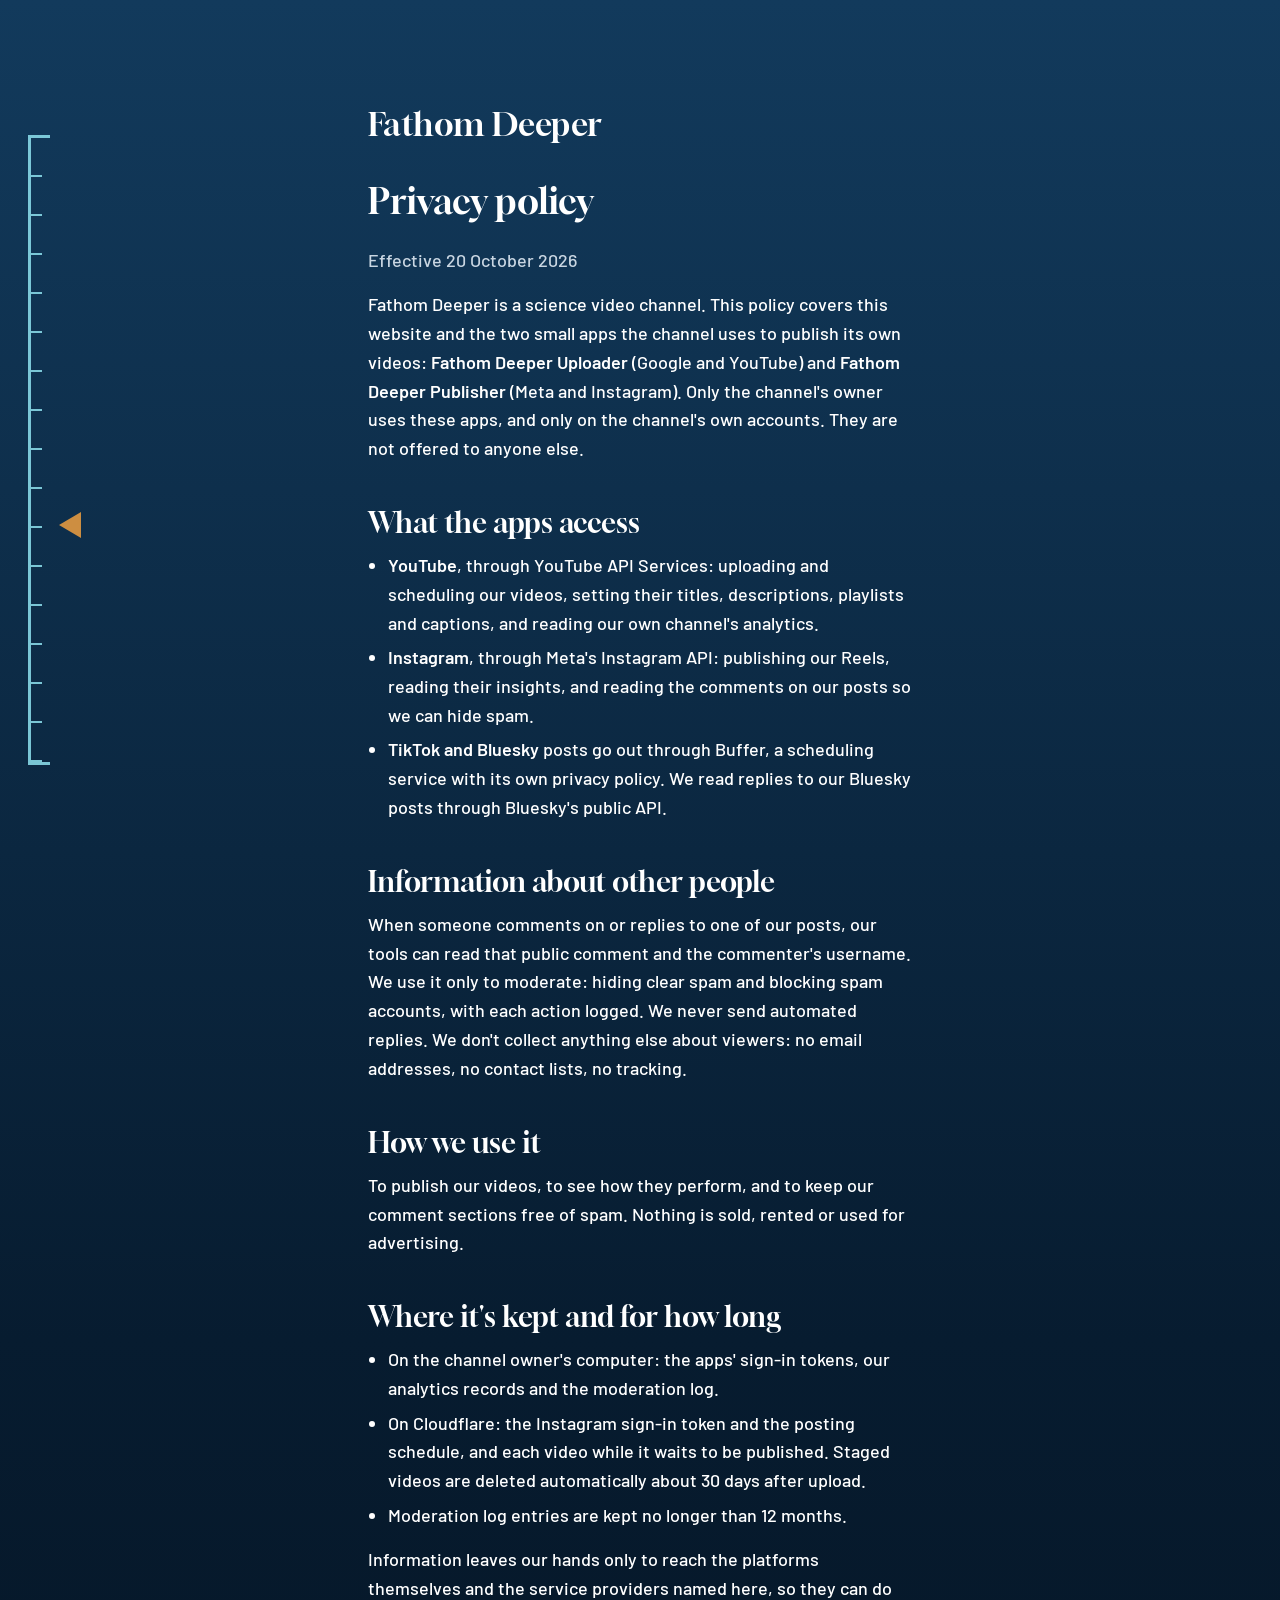
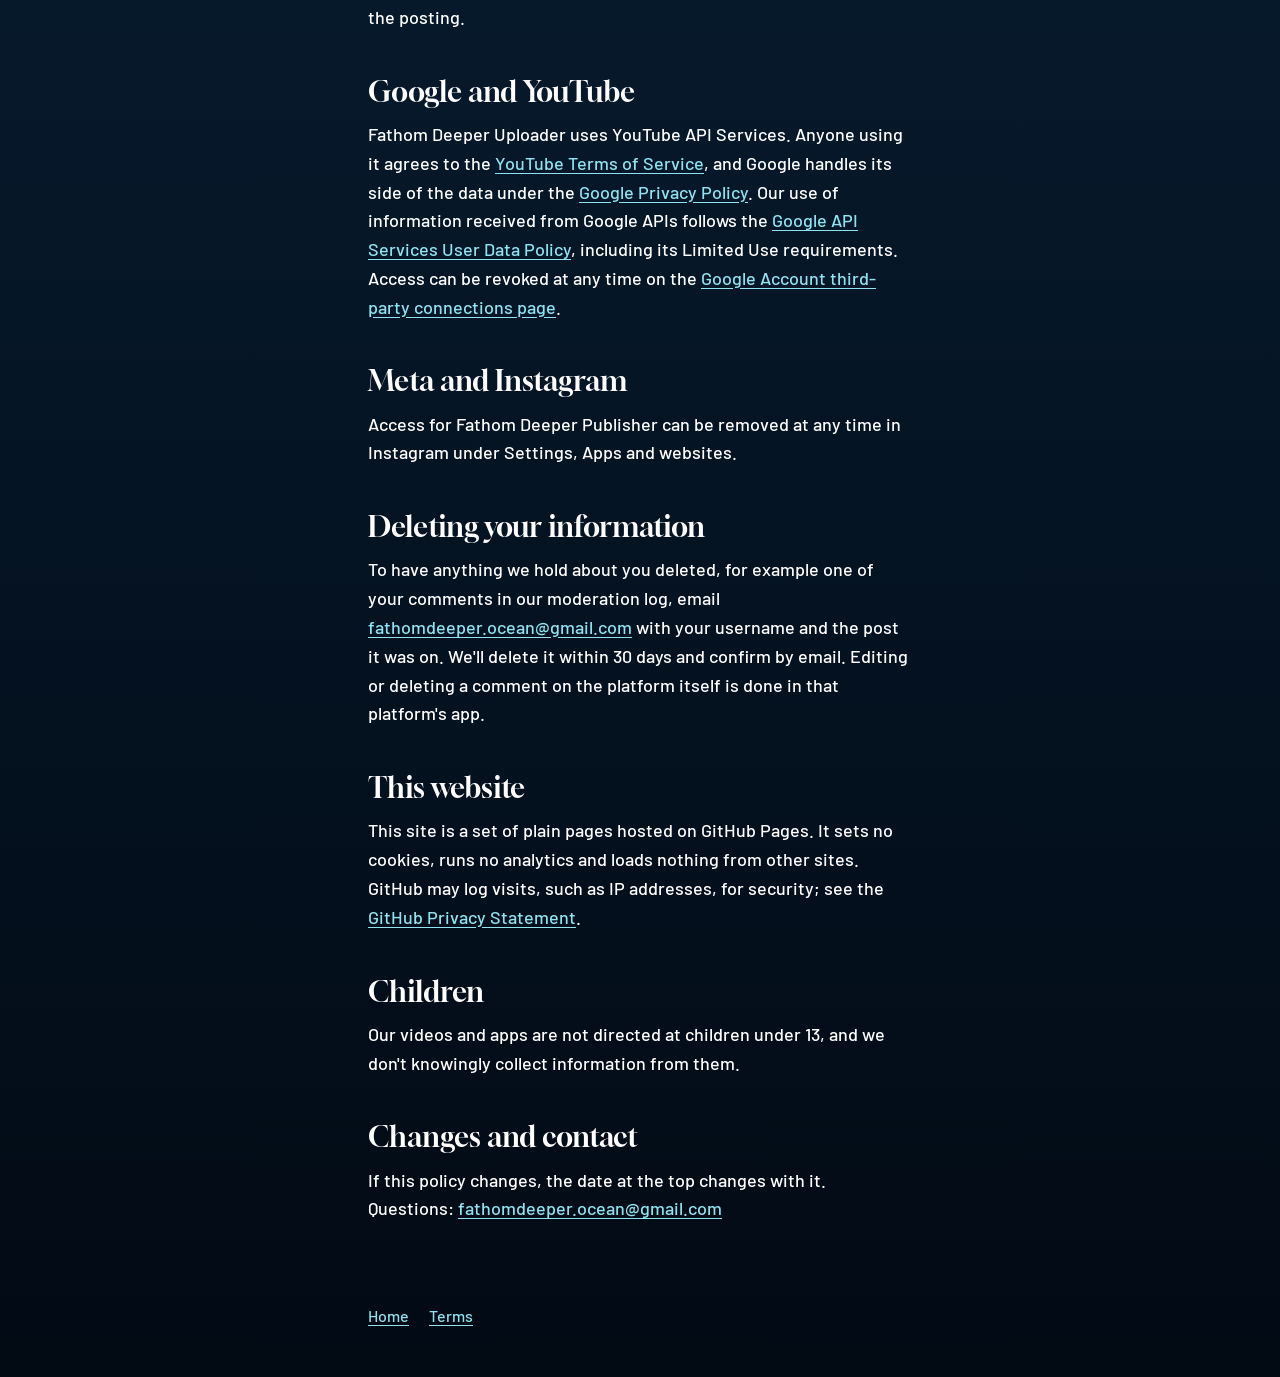
==== privacy.html @ 54ad7b32 "feat: Fathom Deeper homepage, privacy policy and terms Co-Authored-By: Claude Opus 5.5 (1M context) " ====
<!doctype html>
<html lang="en">
<head>
  <meta charset="utf-8">
  <meta name="viewport" content="width=device-width, initial-scale=1">
  <title>Privacy policy | Fathom Deeper</title>
  <meta name="description" content="How Fathom Deeper and its publishing apps handle information.">
  <link rel="stylesheet" href="style.css">
</head>
<body>
  <div class="gauge" aria-hidden="true"></div>
  <main>
    <p class="wordmark small"><a href="index.html">Fathom Deeper</a></p>
    <h1>Privacy policy</h1>
    <p class="updated">Effective 20 October 2026</p>

    <p>Fathom Deeper is a science video channel. This policy covers this website and the two small apps the channel uses to publish its own videos: <strong>Fathom Deeper Uploader</strong> (Google and YouTube) and <strong>Fathom Deeper Publisher</strong> (Meta and Instagram). Only the channel's owner uses these apps, and only on the channel's own accounts. They are not offered to anyone else.</p>

    <h2>What the apps access</h2>
    <ul>
      <li><strong>YouTube</strong>, through YouTube API Services: uploading and scheduling our videos, setting their titles, descriptions, playlists and captions, and reading our own channel's analytics.</li>
      <li><strong>Instagram</strong>, through Meta's Instagram API: publishing our Reels, reading their insights, and reading the comments on our posts so we can hide spam.</li>
      <li><strong>TikTok and Bluesky</strong> posts go out through Buffer, a scheduling service with its own privacy policy. We read replies to our Bluesky posts through Bluesky's public API.</li>
    </ul>

    <h2>Information about other people</h2>
    <p>When someone comments on or replies to one of our posts, our tools can read that public comment and the commenter's username. We use it only to moderate: hiding clear spam and blocking spam accounts, with each action logged. We never send automated replies. We don't collect anything else about viewers: no email addresses, no contact lists, no tracking.</p>

    <h2>How we use it</h2>
    <p>To publish our videos, to see how they perform, and to keep our comment sections free of spam. Nothing is sold, rented or used for advertising.</p>

    <h2>Where it's kept and for how long</h2>
    <ul>
      <li>On the channel owner's computer: the apps' sign-in tokens, our analytics records and the moderation log.</li>
      <li>On Cloudflare: the Instagram sign-in token and the posting schedule, and each video while it waits to be published. Staged videos are deleted automatically about 30 days after upload.</li>
      <li>Moderation log entries are kept no longer than 12 months.</li>
    </ul>
    <p>Information leaves our hands only to reach the platforms themselves and the service providers named here, so they can do the posting.</p>

    <h2>Google and YouTube</h2>
    <p>Fathom Deeper Uploader uses YouTube API Services. Anyone using it agrees to the <a href="https://www.youtube.com/t/terms">YouTube Terms of Service</a>, and Google handles its side of the data under the <a href="https://policies.google.com/privacy">Google Privacy Policy</a>. Our use of information received from Google APIs follows the <a href="https://developers.google.com/terms/api-services-user-data-policy">Google API Services User Data Policy</a>, including its Limited Use requirements. Access can be revoked at any time on the <a href="https://myaccount.google.com/connections">Google Account third-party connections page</a>.</p>

    <h2>Meta and Instagram</h2>
    <p>Access for Fathom Deeper Publisher can be removed at any time in Instagram under Settings, Apps and websites.</p>

    <h2 id="deletion">Deleting your information</h2>
    <p>To have anything we hold about you deleted, for example one of your comments in our moderation log, email <a href="mailto:fathomdeeper.ocean@gmail.com">fathomdeeper.ocean@gmail.com</a> with your username and the post it was on. We'll delete it within 30 days and confirm by email. Editing or deleting a comment on the platform itself is done in that platform's app.</p>

    <h2>This website</h2>
    <p>This site is a set of plain pages hosted on GitHub Pages. It sets no cookies, runs no analytics and loads nothing from other sites. GitHub may log visits, such as IP addresses, for security; see the <a href="https://docs.github.com/en/site-policy/privacy-policies/github-general-privacy-statement">GitHub Privacy Statement</a>.</p>

    <h2>Children</h2>
    <p>Our videos and apps are not directed at children under 13, and we don't knowingly collect information from them.</p>

    <h2>Changes and contact</h2>
    <p>If this policy changes, the date at the top changes with it. Questions: <a href="mailto:fathomdeeper.ocean@gmail.com">fathomdeeper.ocean@gmail.com</a></p>
  </main>
  <footer class="site-footer">
    <p><a href="index.html">Home</a><a href="terms.html">Terms</a></p>
  </footer>
</body>
</html>
---- style.css ----
/* Fathom Deeper: the banner's water, type and gauge mark. Fonts are served from this site
   (OFL, licenses in fonts/), so a visit sends nothing to a third party. */

@font-face { font-family: "Gloock"; font-weight: 400; font-display: swap; src: url("fonts/gloock-400.woff2") format("woff2"); }
@font-face { font-family: "Barlow"; font-weight: 500; font-display: swap; src: url("fonts/barlow-500.woff2") format("woff2"); }
@font-face { font-family: "Barlow"; font-weight: 600; font-display: swap; src: url("fonts/barlow-600.woff2") format("woff2"); }
@font-face { font-family: "B612 Mono"; font-weight: 400; font-display: swap; src: url("fonts/b612-mono-400.woff2") format("woff2"); }

:root {
  --surface: #123a5c;
  --mid: #071c30;
  --deep: #020a14;
  --text: #ffffff;
  --soft: #c9d6e2;
  --cyan: #8fe3f0;
  --amber: #f0a040;
  --gutter: clamp(16px, 5vw, 48px);
}

* { box-sizing: border-box; }

html { background: var(--deep); color: var(--text); }

/* The page darkens the further down you read, like the descent in the videos. */
body {
  margin: 0;
  min-height: 100vh;
  background: linear-gradient(180deg, var(--surface) 0, var(--mid) 45%, var(--deep) 100%);
  font: 500 1.125rem/1.6 "Barlow", system-ui, sans-serif;
}

main, .site-footer {
  max-width: 40rem;
  margin: 0 auto;
  padding: 0 var(--gutter);
}

main { padding-top: clamp(48px, 12vh, 120px); padding-bottom: 64px; }

a { color: var(--cyan); text-underline-offset: 0.18em; }
a:hover { color: var(--text); }
a:focus-visible { outline: 2px solid var(--cyan); outline-offset: 3px; border-radius: 2px; }

h1, h2 { font-family: "Gloock", Georgia, serif; font-weight: 400; line-height: 1.15; }
h2 { font-size: 1.75rem; margin: 2.75rem 0 0.75rem; }
p, ul { margin: 0 0 1rem; }
ul { padding-left: 1.25rem; }
li { margin-bottom: 0.35rem; }

/* The wordmark: FATHOM rides a swell, DEEPER falls away letter by letter (as on the banner). */
/* The name is about 9 em wide, so it is sized to the column; DEEPER's last letter drops 0.9 em,
   hence the bottom margin in em. */
.wordmark {
  font-family: "Gloock", Georgia, serif;
  font-weight: 400;
  font-size: min(4.4rem, calc((100vw - 2 * var(--gutter)) / 9.3));
  line-height: 1;
  letter-spacing: 0.013em;
  margin: 0 0 1.3em;
  white-space: nowrap;
}
.wordmark a { color: inherit; text-decoration: none; }
.wordmark span span { display: inline-block; transform: translateY(var(--y, 0)) rotate(var(--r, 0deg)); }
.wordmark.small { font-size: 2rem; margin-bottom: 40px; }

.tagline {
  font-family: "B612 Mono", ui-monospace, monospace;
  color: var(--cyan);
  font-size: 1rem;
  line-height: 1.45;
  margin-bottom: 2.25rem;
}

.lede { font-size: 1.3rem; line-height: 1.5; font-weight: 600; }
.updated { color: var(--soft); }

.site-footer {
  padding-bottom: 48px;
  color: var(--soft);
  font-size: 1rem;
}
.site-footer p { margin: 0; }
.site-footer a { margin-right: 1.25rem; }

/* The banner's gauge down the left edge; on wide screens the pointer sinks as you scroll. */
.gauge {
  position: fixed;
  left: 28px;
  top: 15vh;
  height: 70vh;
  width: 22px;
  border-left: 3px solid var(--cyan);
  border-top: 3px solid var(--cyan);
  border-bottom: 3px solid var(--cyan);
  background: repeating-linear-gradient(180deg, transparent 0 calc(6.25% - 2px), var(--cyan) calc(6.25% - 2px) 6.25%) left / 11px 100% no-repeat;
  opacity: 0.85;
}
.gauge::after {
  content: "";
  position: absolute;
  left: 28px;
  top: 62%;
  translate: 0 -50%;
  border-top: 13px solid transparent;
  border-bottom: 13px solid transparent;
  border-right: 22px solid var(--amber);
  animation: sink linear both;
  animation-timeline: scroll(root);
}
@keyframes sink { from { top: 0; } to { top: 100%; } }
@supports not (animation-timeline: scroll()) { .gauge::after { animation: none; } }
@media (prefers-reduced-motion: reduce) { .gauge::after { animation: none; } }
@media (max-width: 900px) { .gauge { display: none; } }
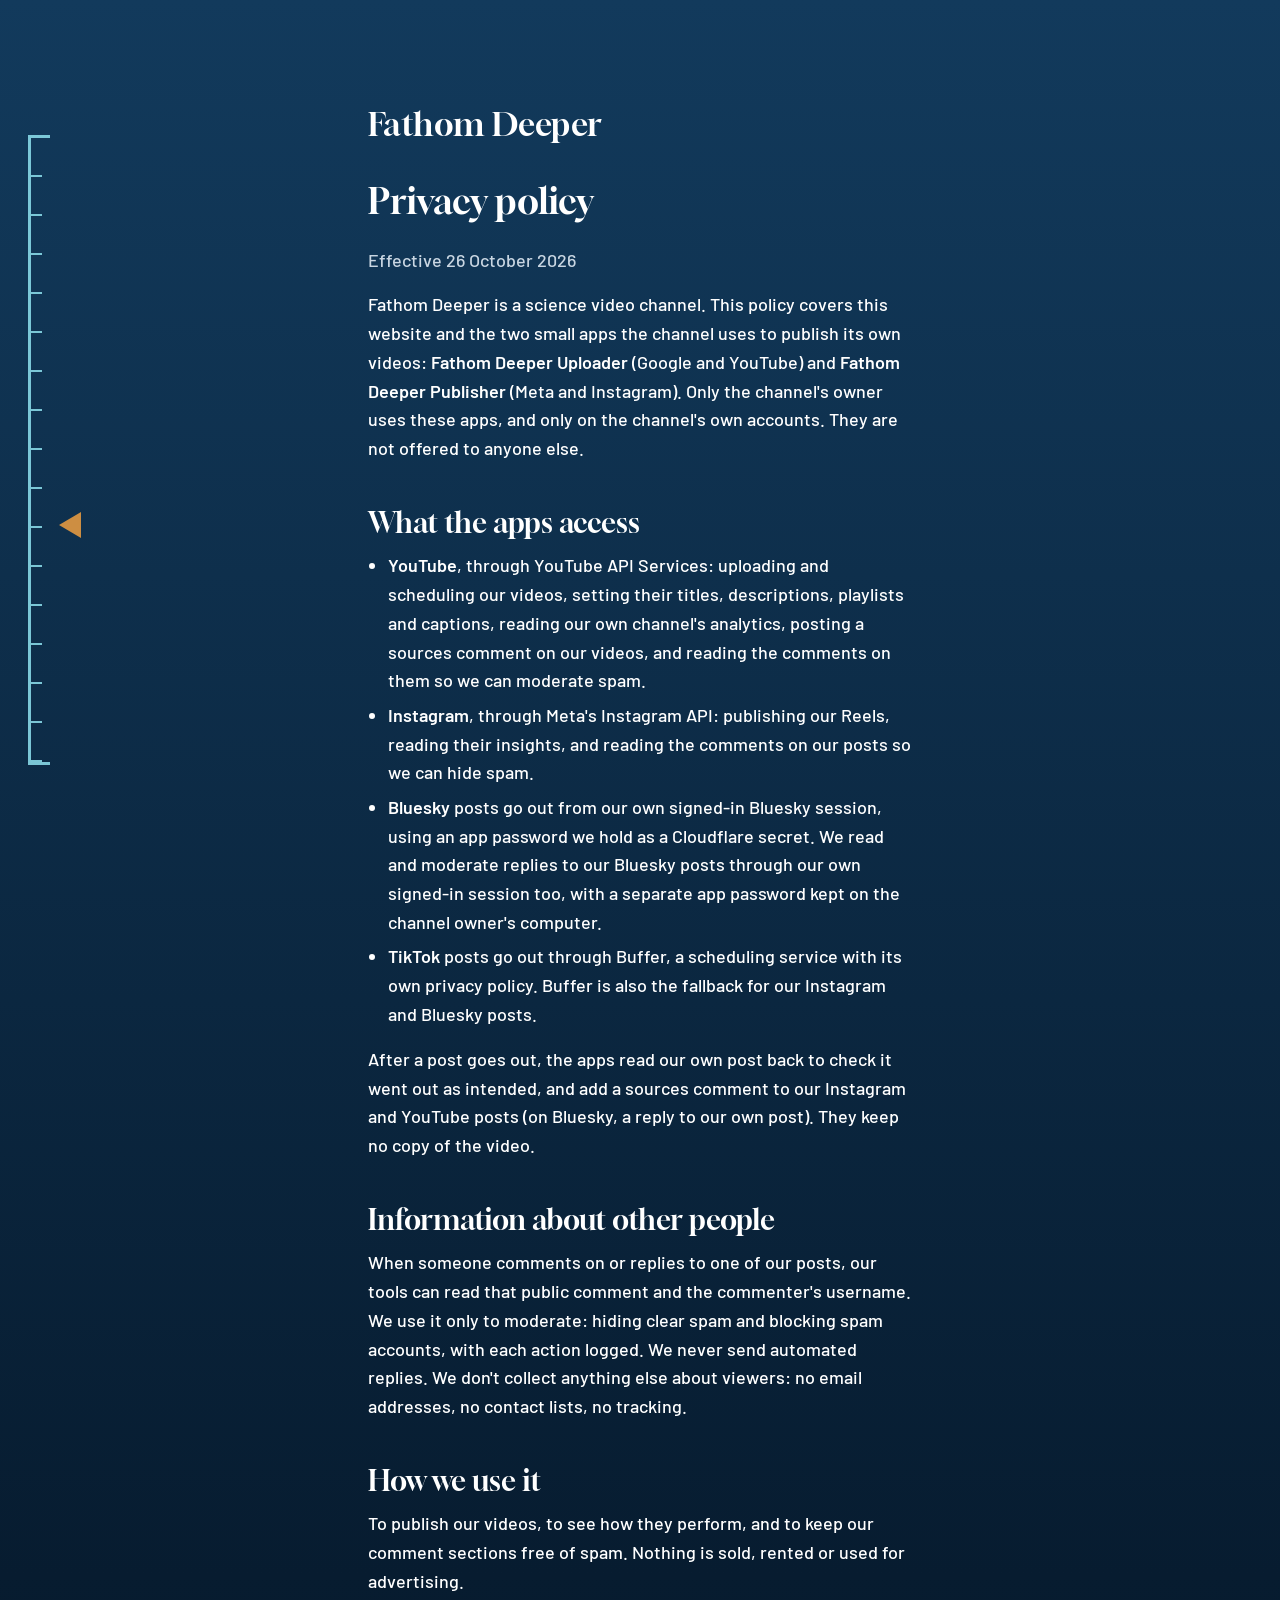
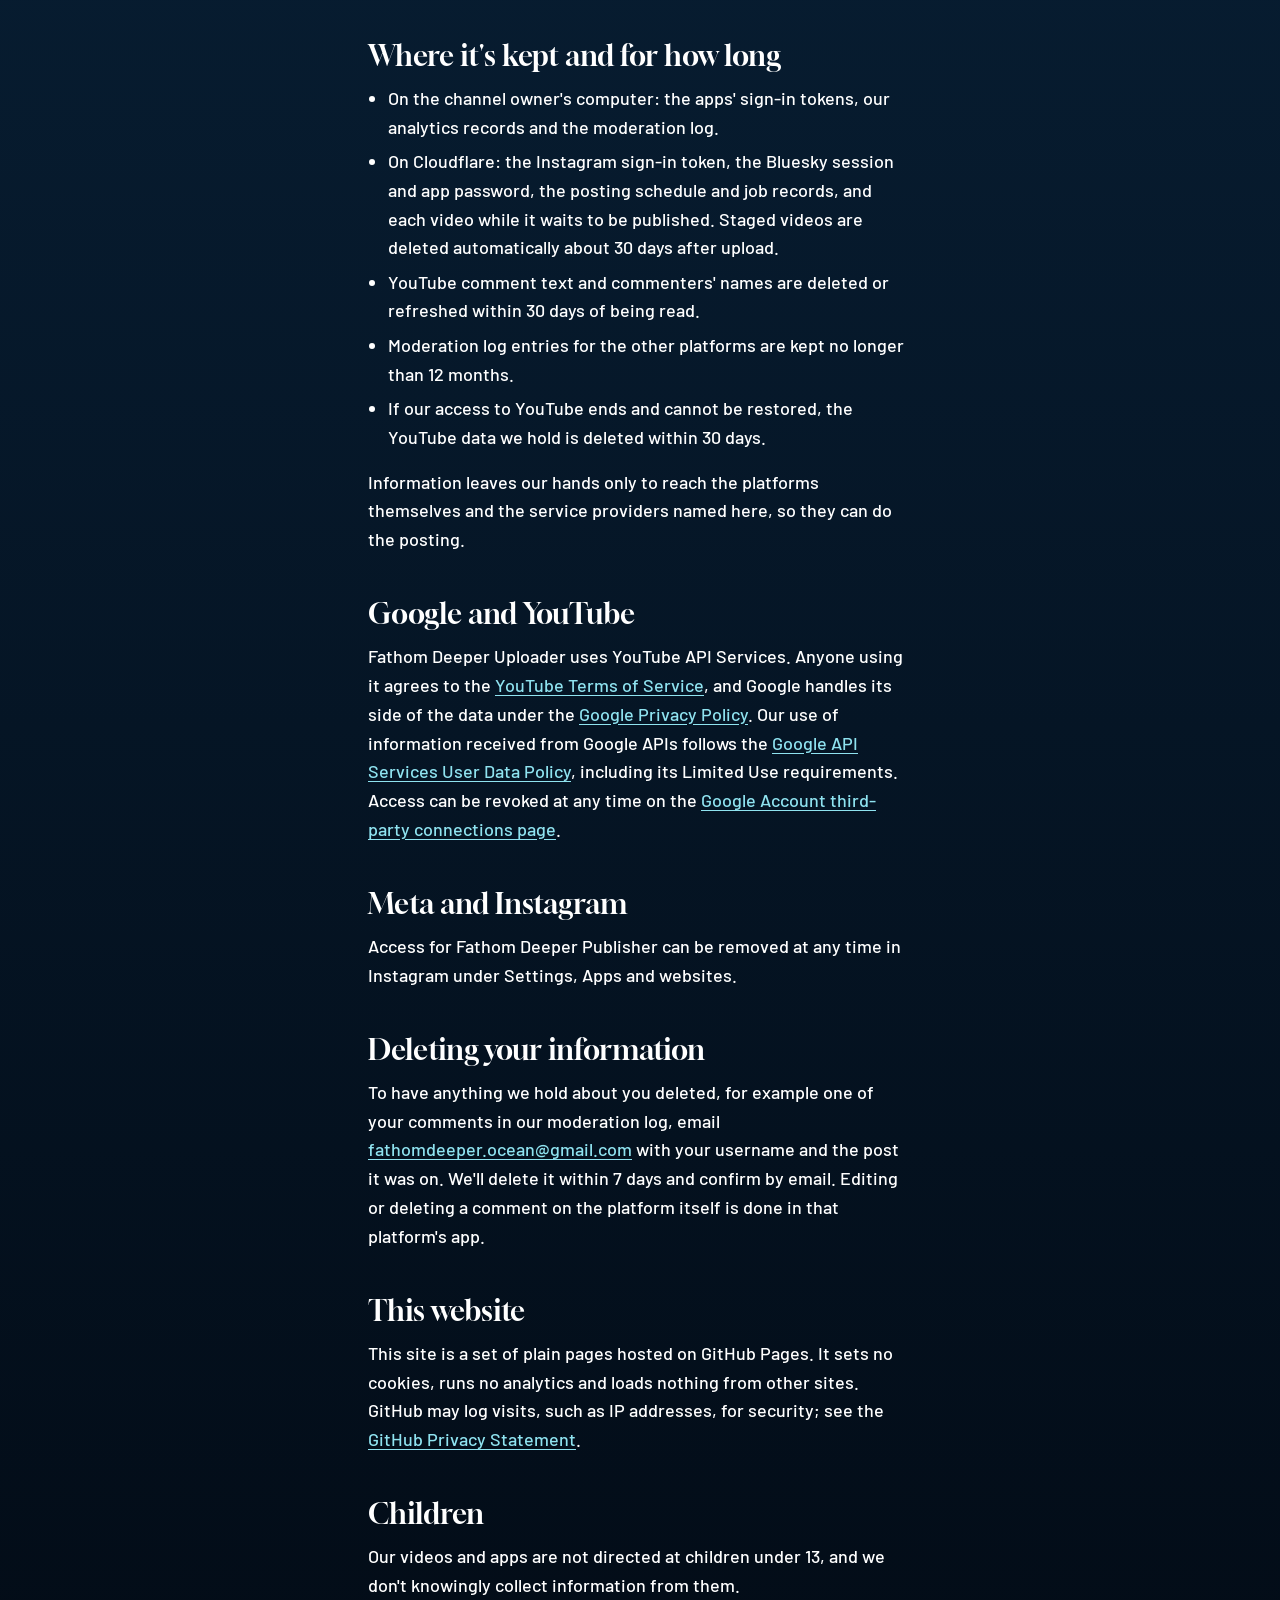
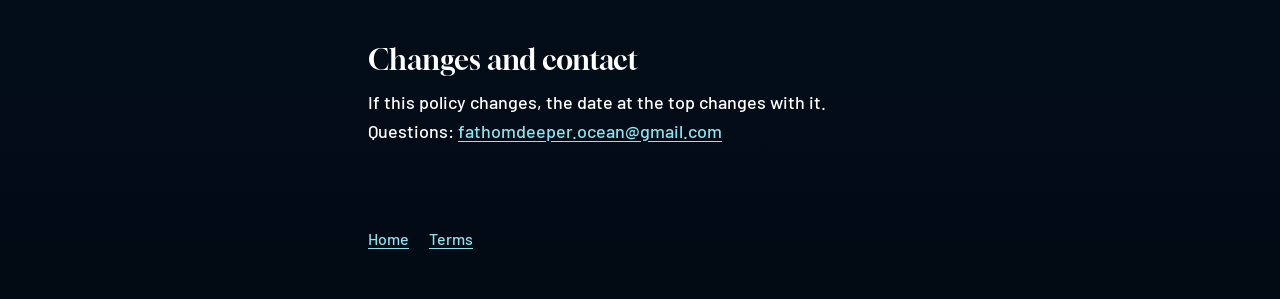
==== commit b7f81070: "docs(privacy): YouTube 30 and 7 day rules, Bluesky session, sources comments and readbacks - YouTube" ====
--- a/privacy.html
+++ b/privacy.html
@@ -12,16 +12,18 @@
   <main>
     <p class="wordmark small"><a href="index.html">Fathom Deeper</a></p>
     <h1>Privacy policy</h1>
-    <p class="updated">Effective 20 October 2026</p>
+    <p class="updated">Effective 26 October 2026</p>
 
     <p>Fathom Deeper is a science video channel. This policy covers this website and the two small apps the channel uses to publish its own videos: <strong>Fathom Deeper Uploader</strong> (Google and YouTube) and <strong>Fathom Deeper Publisher</strong> (Meta and Instagram). Only the channel's owner uses these apps, and only on the channel's own accounts. They are not offered to anyone else.</p>
 
     <h2>What the apps access</h2>
     <ul>
-      <li><strong>YouTube</strong>, through YouTube API Services: uploading and scheduling our videos, setting their titles, descriptions, playlists and captions, and reading our own channel's analytics.</li>
+      <li><strong>YouTube</strong>, through YouTube API Services: uploading and scheduling our videos, setting their titles, descriptions, playlists and captions, reading our own channel's analytics, posting a sources comment on our videos, and reading the comments on them so we can moderate spam.</li>
       <li><strong>Instagram</strong>, through Meta's Instagram API: publishing our Reels, reading their insights, and reading the comments on our posts so we can hide spam.</li>
-      <li><strong>TikTok and Bluesky</strong> posts go out through Buffer, a scheduling service with its own privacy policy. We read replies to our Bluesky posts through Bluesky's public API.</li>
+      <li><strong>Bluesky</strong> posts go out from our own signed-in Bluesky session, using an app password we hold as a Cloudflare secret. We read and moderate replies to our Bluesky posts through our own signed-in session too, with a separate app password kept on the channel owner's computer.</li>
+      <li><strong>TikTok</strong> posts go out through Buffer, a scheduling service with its own privacy policy. Buffer is also the fallback for our Instagram and Bluesky posts.</li>
     </ul>
+    <p>After a post goes out, the apps read our own post back to check it went out as intended, and add a sources comment to our Instagram and YouTube posts (on Bluesky, a reply to our own post). They keep no copy of the video.</p>
 
     <h2>Information about other people</h2>
     <p>When someone comments on or replies to one of our posts, our tools can read that public comment and the commenter's username. We use it only to moderate: hiding clear spam and blocking spam accounts, with each action logged. We never send automated replies. We don't collect anything else about viewers: no email addresses, no contact lists, no tracking.</p>
@@ -32,8 +34,10 @@
     <h2>Where it's kept and for how long</h2>
     <ul>
       <li>On the channel owner's computer: the apps' sign-in tokens, our analytics records and the moderation log.</li>
-      <li>On Cloudflare: the Instagram sign-in token and the posting schedule, and each video while it waits to be published. Staged videos are deleted automatically about 30 days after upload.</li>
-      <li>Moderation log entries are kept no longer than 12 months.</li>
+      <li>On Cloudflare: the Instagram sign-in token, the Bluesky session and app password, the posting schedule and job records, and each video while it waits to be published. Staged videos are deleted automatically about 30 days after upload.</li>
+      <li>YouTube comment text and commenters' names are deleted or refreshed within 30 days of being read.</li>
+      <li>Moderation log entries for the other platforms are kept no longer than 12 months.</li>
+      <li>If our access to YouTube ends and cannot be restored, the YouTube data we hold is deleted within 30 days.</li>
     </ul>
     <p>Information leaves our hands only to reach the platforms themselves and the service providers named here, so they can do the posting.</p>
 
@@ -44,7 +48,7 @@
     <p>Access for Fathom Deeper Publisher can be removed at any time in Instagram under Settings, Apps and websites.</p>
 
     <h2 id="deletion">Deleting your information</h2>
-    <p>To have anything we hold about you deleted, for example one of your comments in our moderation log, email <a href="mailto:fathomdeeper.ocean@gmail.com">fathomdeeper.ocean@gmail.com</a> with your username and the post it was on. We'll delete it within 30 days and confirm by email. Editing or deleting a comment on the platform itself is done in that platform's app.</p>
+    <p>To have anything we hold about you deleted, for example one of your comments in our moderation log, email <a href="mailto:fathomdeeper.ocean@gmail.com">fathomdeeper.ocean@gmail.com</a> with your username and the post it was on. We'll delete it within 7 days and confirm by email. Editing or deleting a comment on the platform itself is done in that platform's app.</p>
 
     <h2>This website</h2>
     <p>This site is a set of plain pages hosted on GitHub Pages. It sets no cookies, runs no analytics and loads nothing from other sites. GitHub may log visits, such as IP addresses, for security; see the <a href="https://docs.github.com/en/site-policy/privacy-policies/github-general-privacy-statement">GitHub Privacy Statement</a>.</p>
